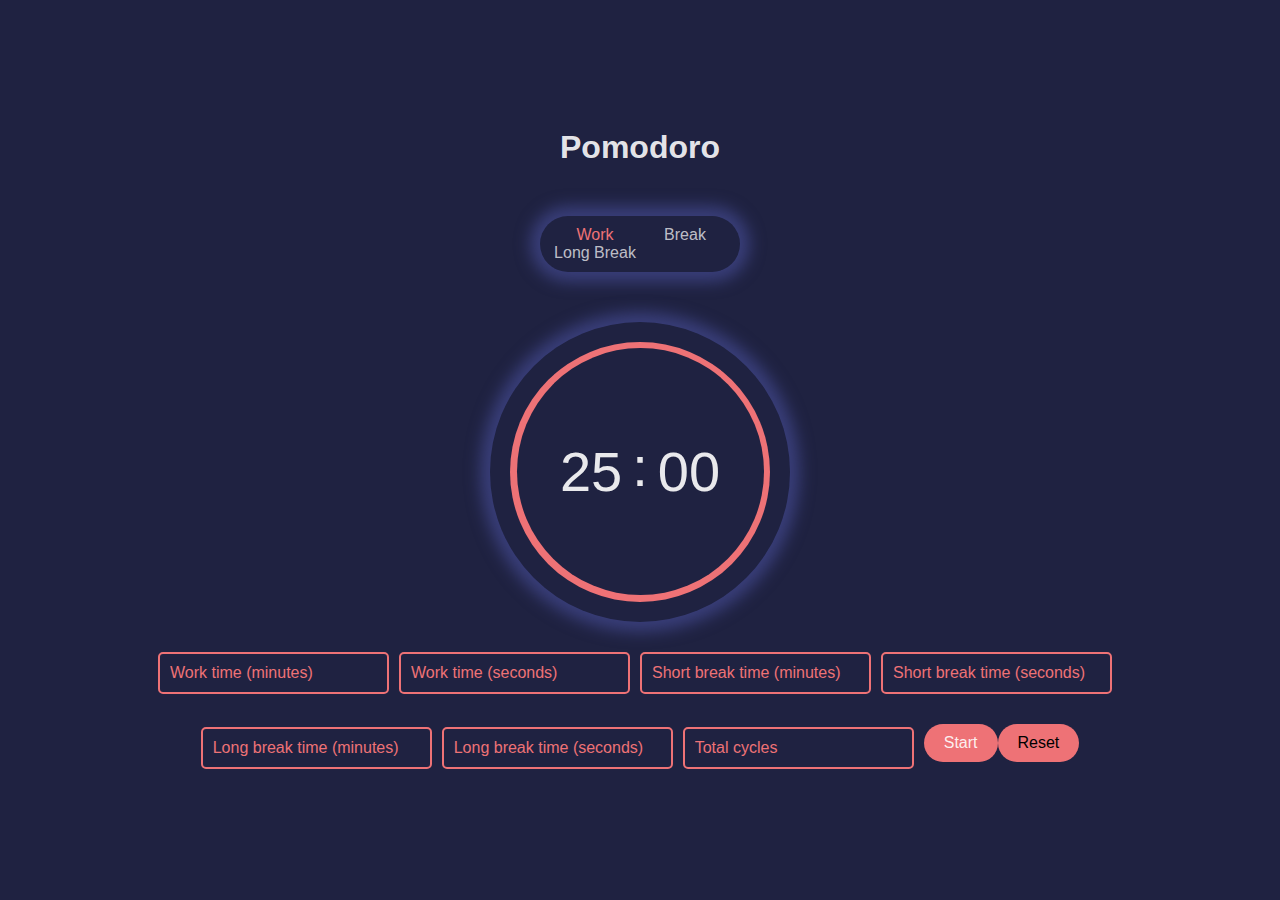
==== hackathon-pomodorotimer/index.html @ 2d9a5db2 "Pomodoro Completed Front End" ====
<!DOCTYPE html>
<html lang="en">
<head>
    <meta charset="UTF-8">
    <meta http-equiv="X-UA-Compatible" content="IE=edge">
    <meta name="viewport" content="width=device-width, initial-scale=1.0">
    <title>Pomodoro Timer</title>
    <link rel="stylesheet" href="./style.css">
</head>
<body>
    <section>
        <div class="container">
            <h1>Pomodoro</h1>
    
            <div class="painel">
                <p id="work">Work</p>
                <p id="break">Break</p>
                <p id="long-break">Long Break</p>
            </div>
    
            <div class="timer">
                <div class="circle">
                    <div class="time">
                        <p id="minutes"></p>
                        <p>:</p>
                        <p id="seconds"></p>
                    </div>
                </div>
            </div>
    
            <div class="controls">
                <input type="number" id="workMinutesInput" placeholder="Work time (minutes)">
                <input type="number" id="workSecondsInput" placeholder="Work time (seconds)">
                <input type="number" id="breakMinutesInput" placeholder="Short break time (minutes)">
                <input type="number" id="breakSecondsInput" placeholder="Short break time (seconds)">
            </div>
           <div class="controls">
                <input type="number" id="longBreakMinutesInput" placeholder="Long break time (minutes)">
                <input type="number" id="longBreakSecondsInput" placeholder="Long break time (seconds)">
                <input type="number" id="cycleCountInput" placeholder="Total cycles">
                <button id="start" class="start-btn" onclick="start()">Start</button>
                <button id="reset" class="reset-btn" onclick="reset()">Reset</button>
            </div>
            <p id="message"></p>
        </div>
    </section>

    <audio id="notification_sound">
        <source src="notification_sound.mp3" type="audio/mpeg">
        Your browser does not support the audio element.
    </audio>

    <script src="./script.js"></script>
</body>
</html>
---- hackathon-pomodorotimer/style.css ----
/* CSS */

/* Global styles */
:root {
    font-size: 62.5%; /* 1rem = 10px */

    --color-primary: hsl(235, 35%, 19%);
    --color-secondary: hsl(358, 78%, 69%);
    --color-font: hsla(0, 0%, 100%, 0.902);

    --color-shadow: hsl(235, 36%, 35%);
}

* {
    margin: 0;
    padding: 0;
    box-sizing: border-box;
}

html, body {
    height: 100%;
    background-color: var(--color-primary);
    font-size: 1.6rem;
    font-family: 'Open sans', sans-serif;
}

p,
i,
h1 {
    color: var(--color-font);
}

i {
    font-size: 3.2rem;
}

h1 {
    font-size: 3.2rem;
}

/* Content styles */
section {
    display: flex;
    align-items: center;
    height: 100%;
}

.container {
    width: min(42.5rem, 100%);
    margin-inline: auto;
    padding-inline: 2rem;
    display: flex;
    justify-content: center;
    align-items: center;
    flex-direction: column;
}

.painel {
    display: grid;
    grid-template-columns: 1fr 1fr;
    text-align: center;
    width: 20rem;
    margin-block: 5rem;
    padding: 1rem;
    border-radius: 10rem;
    -webkit-box-shadow: 0px 0px 15px 10px var(--color-shadow); 
    box-shadow: 0px 0px 15px 10px var(--color-shadow);
}

.painel p {
    opacity: .8;
    transition: 1s ease-in;
}

.painel p.active {
    opacity: 1;
    color: var(--color-secondary);
}

.timer {
    display: flex;
    justify-content: center;
    align-items: center;
    width: 30rem;
    height: 30rem;
    border-radius: 50%;
    -webkit-box-shadow: 0px 0px 15px 10px var(--color-shadow); 
    box-shadow: 0px 0px 15px 10px var(--color-shadow);
}

.circle {
    display: flex;
    justify-content: center;
    align-items: center;
    width: 26rem;
    height: 26rem;
    border-radius: 50%;
    background-color: var(--color-secondary);
    position: relative;
}

.circle::before {
    content: '';
    position: absolute;
    width: 95%;
    height: 95%;
    border-radius: 50%;
    background-color: var(--color-primary);
}

.time {
    position: relative;
    display: flex;
    flex-direction: row;
}

.time p {
    font-size: 5.6rem;
}

.time p:nth-of-type(2) {
    position: relative;
    top: -.5rem;
    margin-inline: 1rem;
}

.controls {
    margin-top: 3rem;
    display: flex; /* Add flex display */
    align-items: center; /* Align items vertically */
    flex-direction: row; /* Change to column layout */
}

.input-container {
    display: flex;
    align-items: center;
    margin-bottom: 10px; /* Add margin bottom to create space between rows */
}

.controls input[type="number"] {
    padding: 10px;
    font-size: 1.6rem;
    border: 2px solid var(--color-secondary); /* Border color */
    border-radius: 5px;
    background-color: var(--color-primary); /* Background color */
    color: var(--color-font); /* Text color */
    margin-right: 10px; /* Add right margin for spacing */
}

.controls input[type="number"]:focus {
    outline: none;
    border-color: var(--color-secondary-light); /* Border color when focused */
}

.controls input[type="number"]::placeholder {
    color: var(--color-secondary); /* Placeholder text color */
}

/* Your existing CSS */

.controls .start-btn
{
    padding: 10px 20px; /* Adjust padding to match for both buttons */
    font-size: 1.6rem;
    font-family: 'Open sans', sans-serif; /* Match the font family of other elements */
    border: none;
    border-radius: 30px; /* Oval shape */
    background-color: var(--color-secondary); /* Background color */
    color: var(--color-font); /* Text color */
    cursor: pointer;
    transition: background-color 0.3s ease; /* Smooth transition */
    display: block; /* Display as block to appear on separate lines */
    margin-bottom: 10px; /* Add margin bottom to create space between buttons */
}


.reset-btn{
    padding: 10px 20px;
    font-family: 'Open sans', sans-serif; /* Match the font family of other elements */
    border: none;
    border-radius: 30px; /* Oval shape */
    background-color: var(--color-secondary); /* Background color */
    cursor: pointer;
    transition: background-color 0.3s ease; /* Smooth transition */
    display: block; /* Display as block to appear on separate lines */
    margin-bottom: 10px;
    font-size: 1.6rem;
    height: 5%;
}
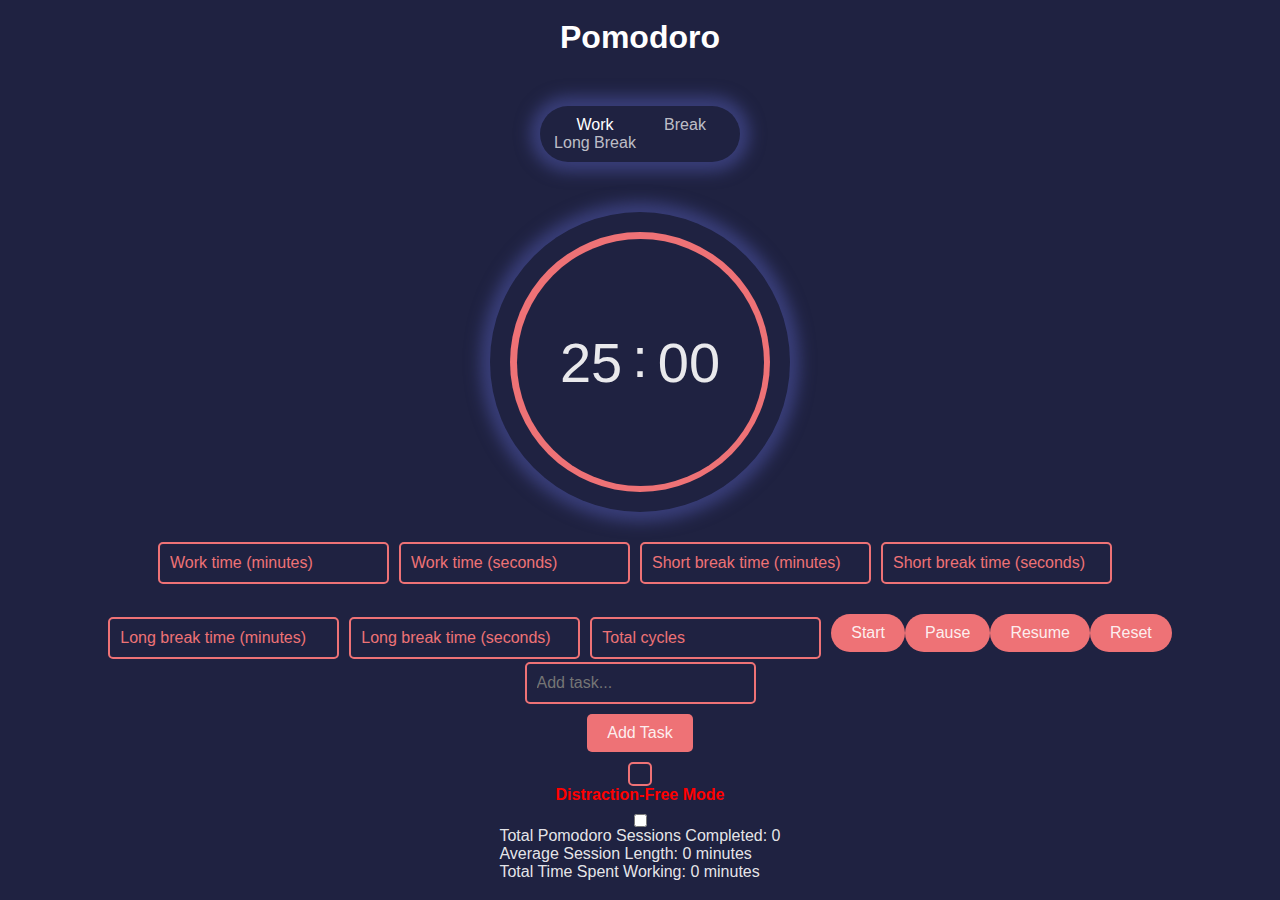
==== commit 9216d10c: "Added add task and focus mode" ====
--- a/hackathon-pomodorotimer/index.html
+++ b/hackathon-pomodorotimer/index.html
@@ -2,20 +2,17 @@
 <html lang="en">
 <head>
     <meta charset="UTF-8">
-    <meta http-equiv="X-UA-Compatible" content="IE=edge">
     <meta name="viewport" content="width=device-width, initial-scale=1.0">
-    <title>Pomodoro Timer</title>
-    <link rel="stylesheet" href="./style.css">
+    <title>Pomodoro Timer with Distraction-Free Mode</title>
+    <link rel="stylesheet" href="style.css">
 </head>
 <body>
     <section>
         <div class="container">
-            <h1>Pomodoro</h1>
+            <h1 style="color: white;">Pomodoro</h1>
     
             <div class="painel">
-                <p id="work">Work</p>
-                <p id="break">Break</p>
-                <p id="long-break">Long Break</p>
+                <p id="work" style="color: white;">Work</p> <p id="break">Break</p> <p id="long-break">Long Break</p>
             </div>
     
             <div class="timer">
@@ -34,14 +31,28 @@
                 <input type="number" id="breakMinutesInput" placeholder="Short break time (minutes)">
                 <input type="number" id="breakSecondsInput" placeholder="Short break time (seconds)">
             </div>
-           <div class="controls">
+            <div class="controls">
                 <input type="number" id="longBreakMinutesInput" placeholder="Long break time (minutes)">
                 <input type="number" id="longBreakSecondsInput" placeholder="Long break time (seconds)">
                 <input type="number" id="cycleCountInput" placeholder="Total cycles">
                 <button id="start" class="start-btn" onclick="start()">Start</button>
+                <button id="pause" class="pause-btn" onclick="pause()">Pause</button>
+                <button id="resume" class="resume-btn" onclick="resume()">Resume</button>
                 <button id="reset" class="reset-btn" onclick="reset()">Reset</button>
             </div>
+            <input type="text" id="taskInput" placeholder="Add task...">
+            <button id="addTaskBtn" onclick="addTask()">Add Task</button>
+            <ul id="taskList"></ul>
             <p id="message"></p>
+           
+            <label for="distractionToggle" class="toggle-label">Distraction-Free Mode</label>
+            <input type="checkbox" id="distractionToggle">
+            <!-- Display Statistics -->
+            <div class="statistics">
+                <p>Total Pomodoro Sessions Completed: <span id="totalSessions">0</span></p>
+                <p>Average Session Length: <span id="averageSessionLength">0</span> minutes</p>
+                <p>Total Time Spent Working: <span id="totalTimeSpent">0</span> minutes</p>
+            </div>
         </div>
     </section>
 
--- a/hackathon-pomodorotimer/style.css
+++ b/hackathon-pomodorotimer/style.css
@@ -156,10 +156,55 @@
     color: var(--color-secondary); /* Placeholder text color */
 }
 
+/* Task list styles */
+.task-container {
+    margin-top: 2rem;
+    display: flex;
+    flex-direction: column;
+    align-items: center;
+}
+
+#taskInput {
+    padding: 10px;
+    font-size: 1.6rem;
+    border: 2px solid var(--color-secondary);
+    border-radius: 5px;
+    background-color: var(--color-primary);
+    color: var(--color-font);
+    margin-bottom: 10px;
+}
+
+#addTaskBtn {
+    padding: 10px 20px;
+    font-size: 1.6rem;
+    font-family: 'Open sans', sans-serif;
+    border: none;
+    border-radius: 5px;
+    background-color: var(--color-secondary);
+    color: var(--color-font);
+    cursor: pointer;
+    transition: background-color 0.3s ease;
+}
+
+#addTaskBtn:hover {
+    background-color: var(--color-secondary-light);
+}
+
+#taskList {
+    margin-top: 10px;
+    max-height: 200px;
+    overflow-y: auto;
+    padding: 10px;
+    border: 2px solid var(--color-secondary);
+    border-radius: 5px;
+    background-color: var(--color-primary);
+    color: var(--color-font);
+    font-size: 1.6rem;
+}
+
 /* Your existing CSS */
 
-.controls .start-btn
-{
+.controls .start-btn {
     padding: 10px 20px; /* Adjust padding to match for both buttons */
     font-size: 1.6rem;
     font-family: 'Open sans', sans-serif; /* Match the font family of other elements */
@@ -179,11 +224,52 @@
     font-family: 'Open sans', sans-serif; /* Match the font family of other elements */
     border: none;
     border-radius: 30px; /* Oval shape */
+    background-color: var(--color-secondary);
+    color: var(--color-font); /* Text color */
+    /* Background color */
+    cursor: pointer;
+    transition: background-color 0.3s ease; /* Smooth transition */
+    display: block; /* Display as block to appear on separate lines */
+    margin-bottom: 10px;
+    font-size: 1.6rem;
+    height: 5%;
+}
+
+
+
+.controls .pause-btn {
+    padding: 10px 20px; /* Adjust padding to match for all buttons */
+    font-size: 1.6rem;
+    font-family: 'Open sans', sans-serif; /* Match the font family of other elements */
+    border: none;
+    border-radius: 30px; /* Oval shape */
     background-color: var(--color-secondary); /* Background color */
-    cursor: pointer;
-    transition: background-color 0.3s ease; /* Smooth transition */
-    display: block; /* Display as block to appear on separate lines */
-    margin-bottom: 10px;
-    font-size: 1.6rem;
-    height: 5%;
-}+    color: var(--color-font); /* Text color */
+    cursor: pointer;
+    transition: background-color 0.3s ease; /* Smooth transition */
+    display: block; /* Display as block to appear on separate lines */
+    margin-bottom: 10px; /* Add margin bottom to create space between buttons */
+}
+
+/* Your existing CSS */
+
+.controls .resume-btn {
+    padding: 10px 20px; /* Adjust padding to match for all buttons */
+    font-size: 1.6rem;
+    font-family: 'Open sans', sans-serif; /* Match the font family of other elements */
+    border: none;
+    border-radius: 30px; /* Oval shape */
+    background-color: var(--color-secondary); /* Background color */
+    color: var(--color-font); /* Text color */
+    cursor: pointer;
+    transition: background-color 0.3s ease; /* Smooth transition */
+    display: block; /* Display as block to appear on separate lines */
+    margin-bottom: 10px; /* Add margin bottom to create space between buttons */
+}
+
+
+.toggle-label {
+    color: red; /* Set the text color to red */
+    font-weight: bold; /* Make the text bold */
+    margin-bottom: 10px; /* Add some bottom margin for spacing */
+}
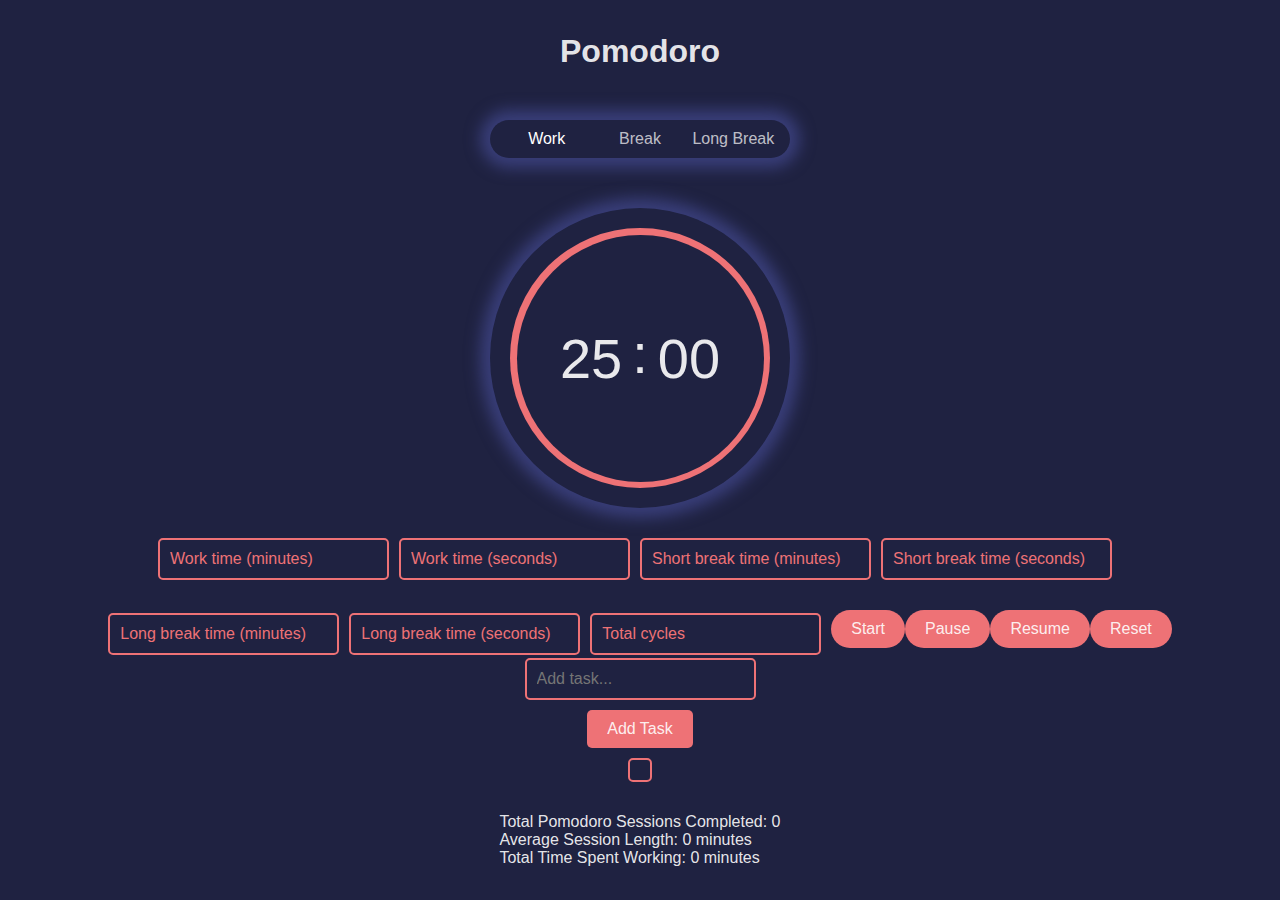
==== commit aabb0e70: "Code Done" ====
--- a/hackathon-pomodorotimer/index.html
+++ b/hackathon-pomodorotimer/index.html
@@ -9,7 +9,7 @@
 <body>
     <section>
         <div class="container">
-            <h1 style="color: white;">Pomodoro</h1>
+            <h1>Pomodoro</h1>
     
             <div class="painel">
                 <p id="work" style="color: white;">Work</p> <p id="break">Break</p> <p id="long-break">Long Break</p>
@@ -45,8 +45,8 @@
             <ul id="taskList"></ul>
             <p id="message"></p>
            
-            <label for="distractionToggle" class="toggle-label">Distraction-Free Mode</label>
-            <input type="checkbox" id="distractionToggle">
+            <label class="invisible" for="distractionToggle" class="toggle-label">Distraction-Free Mode</label>
+            <input class="invisible" type="checkbox" id="distractionToggle">
             <!-- Display Statistics -->
             <div class="statistics">
                 <p>Total Pomodoro Sessions Completed: <span id="totalSessions">0</span></p>
--- a/hackathon-pomodorotimer/style.css
+++ b/hackathon-pomodorotimer/style.css
@@ -57,14 +57,18 @@
 
 .painel {
     display: grid;
-    grid-template-columns: 1fr 1fr;
+    grid-template-columns: 1fr 1fr 1fr;
     text-align: center;
-    width: 20rem;
+    width: 30rem;
     margin-block: 5rem;
     padding: 1rem;
     border-radius: 10rem;
     -webkit-box-shadow: 0px 0px 15px 10px var(--color-shadow); 
     box-shadow: 0px 0px 15px 10px var(--color-shadow);
+}
+
+.invisible{
+    visibility: hidden;
 }
 
 .painel p {
